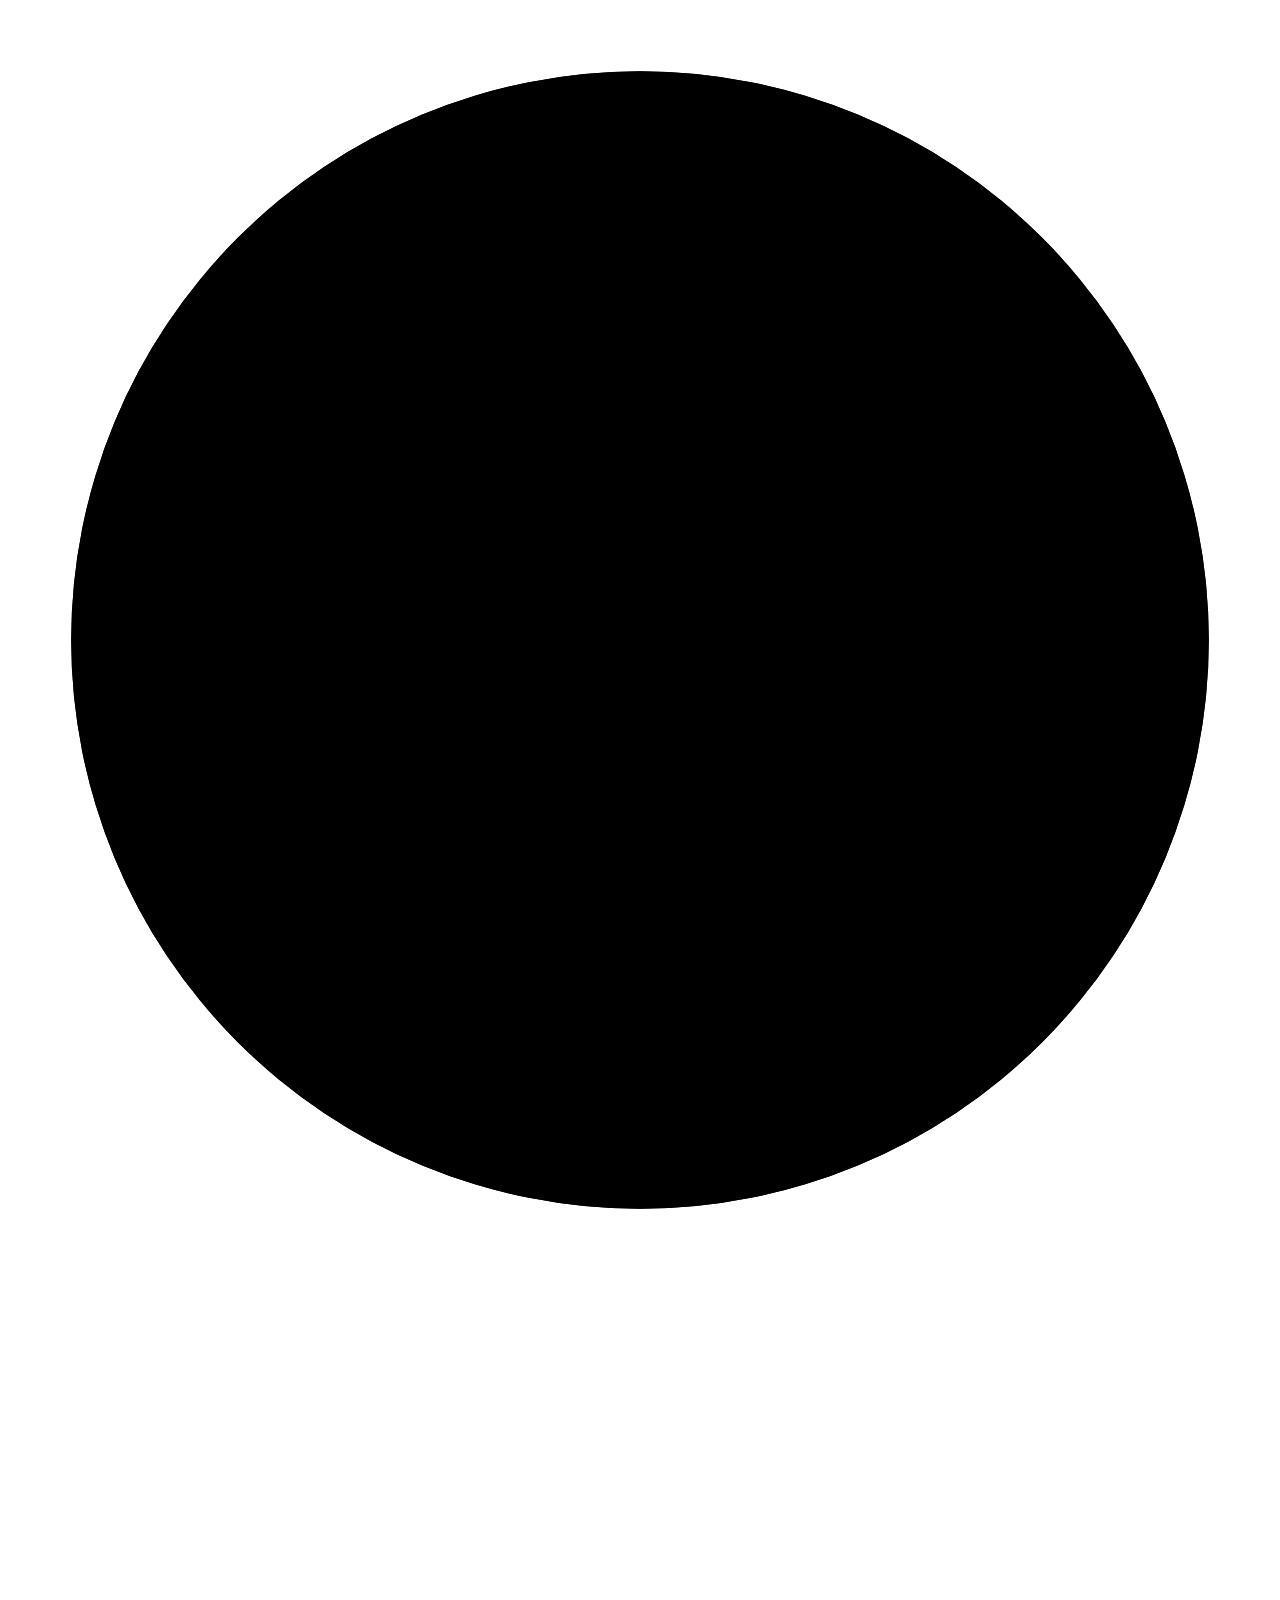
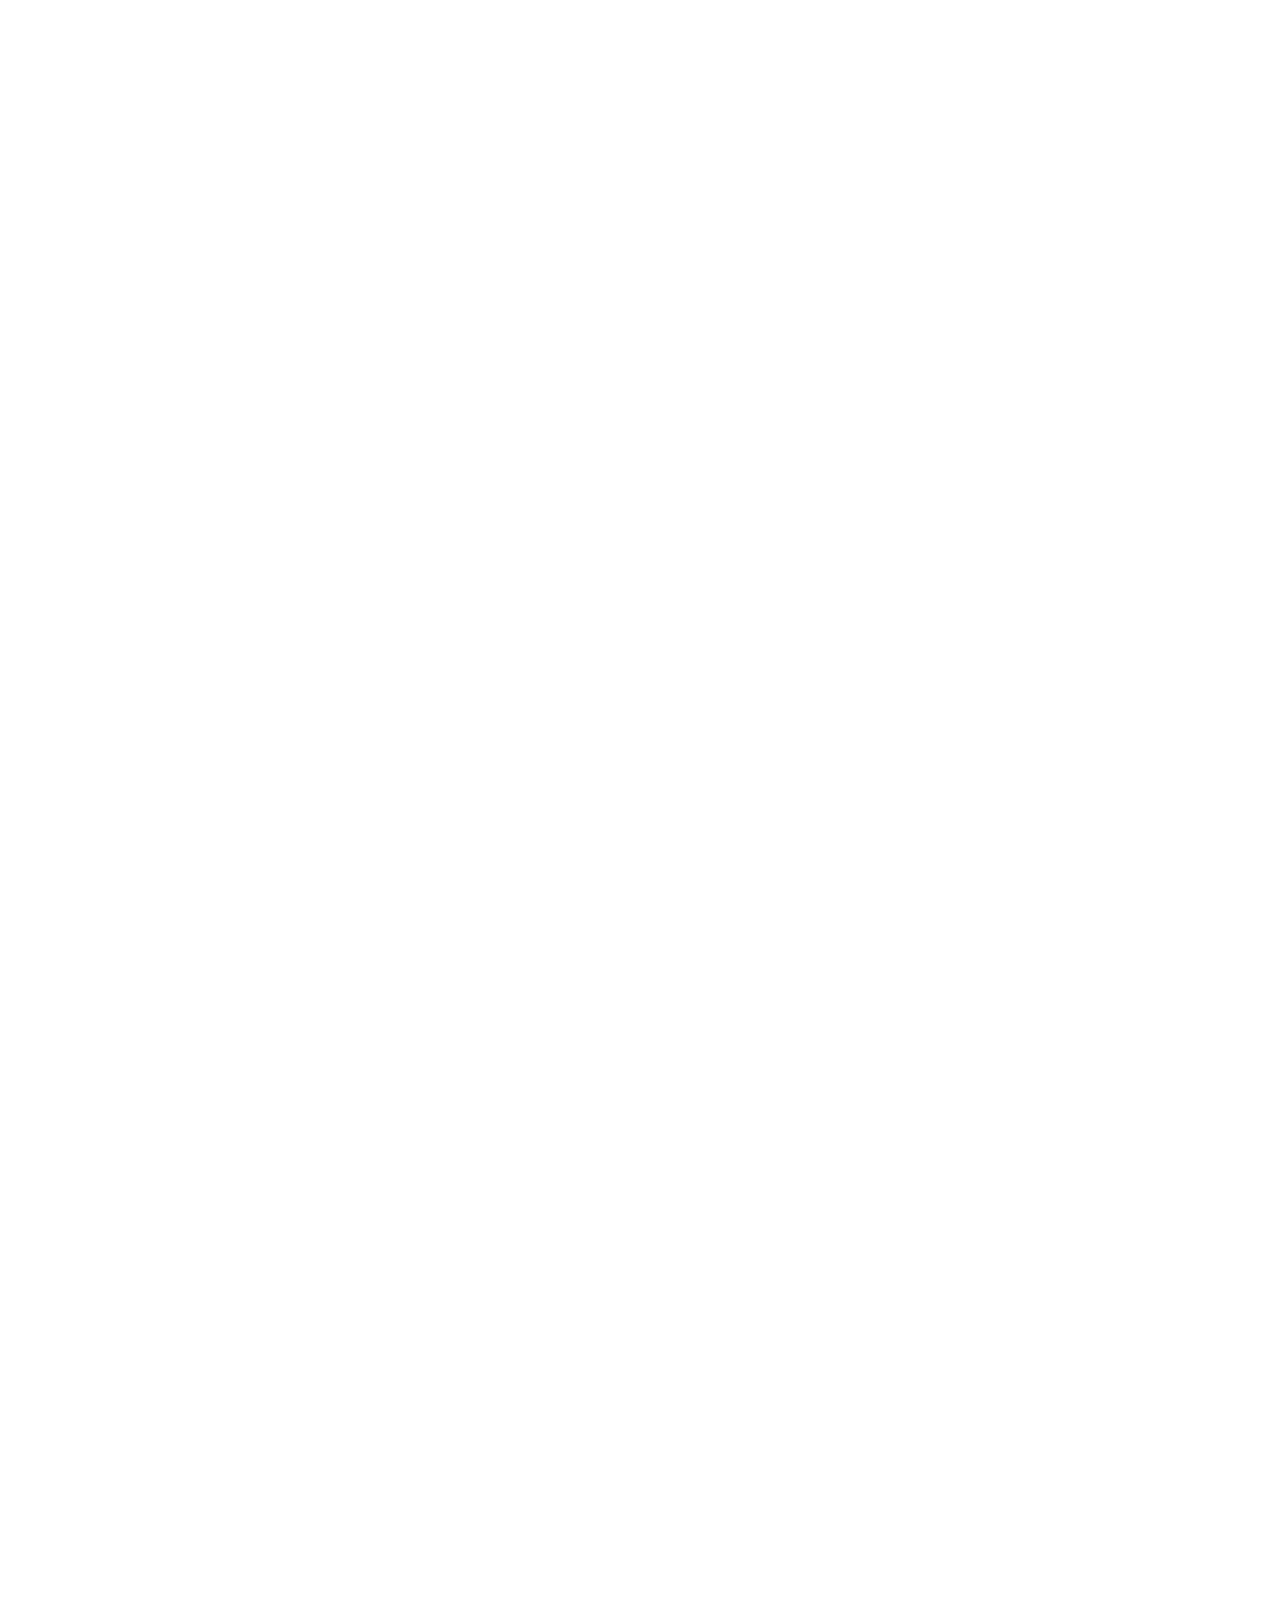
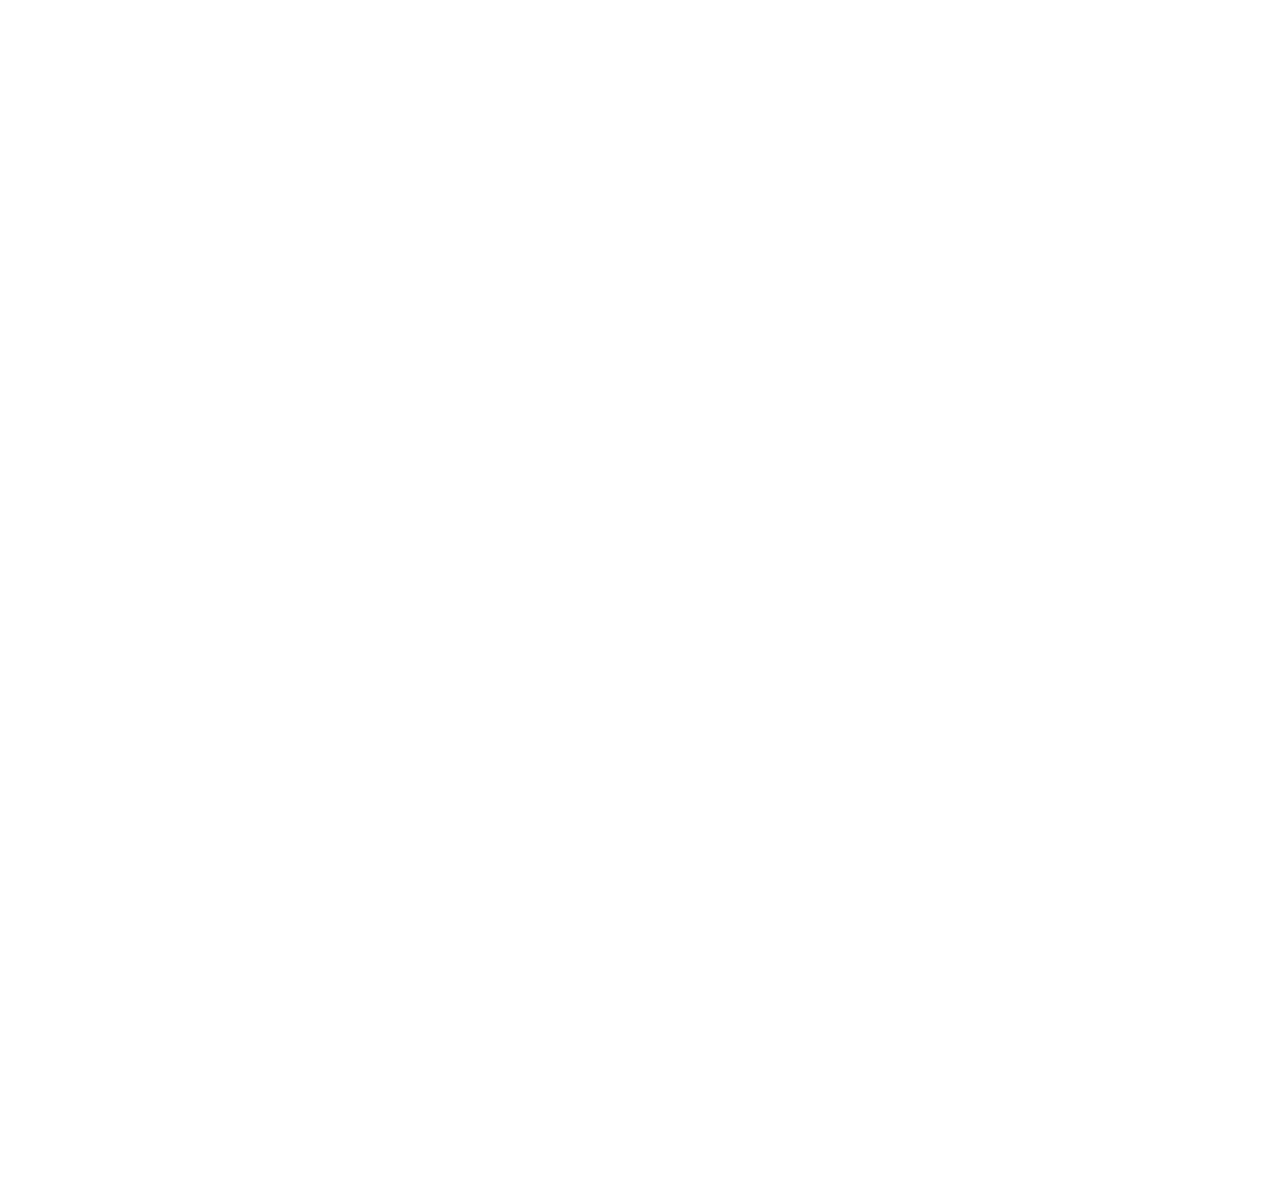
==== wallpaper.html @ 6f5944d4 "Add files via upload" ====
<!DOCTYPE html>
<html lang="en">
<head>
    <meta charset="UTF-8">
    <meta name="viewport" content="width=device-width, initial-scale=1.0">
    <title>Document</title>
    <!--============================Flaticon Link=====================================-->
    <link rel="stylesheet" href="https://cdnjs.cloudflare.com/ajax/libs/font-awesome/6.4.2/css/all.min.css">
    <link rel="stylesheet" href="/latest_wallpaper-main/assets/css/index.css">
      
</head>
<body>
    
    <!--==========================Progress Bar========================================-->
    <div class="progress-bar-container">
        <div class="progress-bar"></div>
      </div>
      <!--===========================Progress Circle==================================-->
      <div class="progress-circle-container">
        <svg class="progress-circle" viewBox="0 0 100 100">
          <circle class="progress-background" cx="50" cy="50" r="45"></circle>
          <circle class="progress-circle-bar" cx="50" cy="50" r="45"></circle>
        </svg>
        <div class="scroll-to-top">
          <svg xmlns="http://www.w3.org/2000/svg" viewBox="0 0 24 24" fill="none" stroke="currentColor" stroke-width="2" stroke-linecap="round" stroke-linejoin="round">
            <path d="M12 19V5M5 12l7-7 7 7" />
          </svg>
        </div>
      </div>

      <!--==============Header==============-->
      <h1 class="h1title">Mobile Wallpapers</h1>
      <div class="heading__wrapper"></div>

      <section class="section__container destination__container">
        <div class="section__header">
        <div class="destination__grid">
          <div class="destination__card">
            <img src="/latest_wallpaper-main/assets/mobile wallpaper/destination-1.jpg" alt="destination"  class="imgwallpaper"/>
            <div class="destination__details">
              <p class="destination__title">Banff</p>
              <p class="destination__subtitle">Download</p>
            </div>
          </div>
          <div class="destination__card">
            <img src="/latest_wallpaper-main/assets/mobile wallpaper/destination-2.jpg" alt="destination" class="imgwallpaper"/>
            <div class="destination__details">
              <p class="destination__title">Machu Picchu</p>
              <p class="destination__subtitle">Download</p>
            </div>
          </div>
          <div class="destination__card">
            <img src="/latest_wallpaper-main/assets/mobile wallpaper/destination-3.jpg" alt="destination" class="imgwallpaper"/>
            <div class="destination__details">
              <p class="destination__title">Lauterbrunnen</p>
              <p class="destination__subtitle">Download</p>
            </div>
          </div>
          <div class="destination__card">
            <img src="/latest_wallpaper-main/assets/mobile wallpaper/destination-4.jpg" alt="destination" class="imgwallpaper" />
            <div class="destination__details">
              <p class="destination__title">Zhangjiajie</p>
              <p class="destination__subtitle">Download</p>
            </div>
          </div>
          <div class="destination__card">
            <img src="/latest_wallpaper-main/assets/mobile wallpaper/gallery-1.jpg" alt="destination" class="imgwallpaper" />
            <div class="destination__details">
              <p class="destination__title">Zhangjiajie</p>
              <p class="destination__subtitle">Download</p>
            </div>
          </div>
          <div class="destination__card">
            <img src="/latest_wallpaper-main/assets/mobile wallpaper/header-1.jpg" alt="destination" class="imgwallpaper"/>
            <div class="destination__details">
              <p class="destination__title">Zhangjiajie</p>
              <p class="destination__subtitle">Download</p>
            </div>
          </div>
          <div class="destination__card">
            <img src="/latest_wallpaper-main/assets/mobile wallpaper/header-2.jpg" alt="destination" class="imgwallpaper"/>
            <div class="destination__details">
              <p class="destination__title">Zhangjiajie</p>
              <p class="destination__subtitle">Download</p>
            </div>
          </div>
          <div class="destination__card">
            <img src="/latest_wallpaper-main/assets/mobile wallpaper/gallery-1.jpg" alt="destination" class="imgwallpaper"/>
            <div class="destination__details">
              <p class="destination__title">Zhangjiajie</p>
              <p class="destination__subtitle">Download</p>
            </div>
          </div>
          <div class="destination__card">
            <img src="/latest_wallpaper-main/assets/mobile wallpaper/gallery-1.jpg" alt="destination" class="imgwallpaper" />
            <div class="destination__details">
              <p class="destination__title">Zhangjiajie</p>
              <p class="destination__subtitle">Download</p>
            </div>
          </div>
          <div class="destination__card">
            <img src="/latest_wallpaper-main/assets/mobile wallpaper/header-1.jpg" alt="destination" class="imgwallpaper"/>
            <div class="destination__details">
              <p class="destination__title">Zhangjiajie</p>
              <p class="destination__subtitle">Download</p>
            </div>
          </div>
          <div class="destination__card">
            <img src="/latest_wallpaper-main/assets/mobile wallpaper/header-2.jpg" alt="destination" class="imgwallpaper"/>
            <div class="destination__details">
              <p class="destination__title">Zhangjiajie</p>
              <p class="destination__subtitle">Download</p>
            </div>
          </div>
          <div class="destination__card">
            <img src="/latest_wallpaper-main/assets/mobile wallpaper/gallery-1.jpg" alt="destination" class="imgwallpaper"/>
            <div class="destination__details">
              <p class="destination__title">Zhangjiajie</p>
              <p class="destination__subtitle">Download</p>
            </div>
          </div>
        </div>
        </div>
      </section>

    <div class="heading__wrapper"></div>
    <!--==============================Footer=======================================-->
    <footer class="footer-area">
      
      <div class="footer-main">
          <div class="footer">
              <div class="single-footer">
                  <h4>About Us</h4>
                  <p >Lorem ipsum dolor sit amet consectetur adipisicing elit. Repudiandae autem assumenda unde labore facere, quisquam architecto sequi vitae sapiente nam dignissimos soluta dolorem laborum, sint ex aut id placeat nobis?</p>
                  <div class="footer-social">
                      <a href=""><i class="fa-brands fa-facebook-f"></i></a>
                      <a href=""><i class="fa-brands fa-x-twitter"></i></a>
                      
                      <a href="">
                          <i class="fa-brands fa-instagram"></i>
                      </a>

                      <a href=""><i class="fa-brands fa-linkedin-in"></i></a>
                  </div>
              </div>

                  <div class="single-footer">
                      <h4>Main Menu</h4>
                      <ul>
                          <li><a href=""><i class="fa-solid fa-angle-right"></i>Home</a></li>
                          <li><a href=""><i class="fa-solid fa-angle-right"></i>About Us</a></li>
                          <li><a href=""><i class="fa-solid fa-angle-right"></i>Services</a></li>
                          <li><a href=""><i class="fa-solid fa-angle-right"></i>Gallery</a></li>
                          <li><a href=""><i class="fa-solid fa-angle-right"></i>Contact Us</a></li>
                      </ul>
                  </div>

                  <div class="single-footer">
                      <h4>Quick Links</h4>
                      <ul>
                          <li><a href=""><i class="fa-solid fa-angle-right"></i>Privacy Policy</a></li>
                          <li><a href=""><i class="fa-solid fa-angle-right"></i>Terms & Conditions</a></li>
                          <li><a href=""><i class="fa-solid fa-angle-right"></i>Disclaimer</a></li>
                      </ul>
                  </div>

                  <div class="single-footer">
                      <h4>Contact Us</h4>
                      <ul>
                          <li><a href=""><i class="fa-solid fa-map-pin"></i>Mumbai,Maharashtra,India</a></li>
                          <li><a href=""><i class="fa-solid fa-phone"></i>9321520131</a></li>
                          <li><a href=""><i class="fa-regular fa-envelope"></i>hadashirohit@gmail.com</a></li>
                      </ul>
                  </div>
          </div>
          <div class="copy">
              <p>&copy; 2023 all rights reserved</p>
          </div>
      </div>
  </footer>
    <!--==================================Js Scripts=======================================-->
    <script src="assets/js/progress.js"></script>

      <!--=============== SCROLLREVEAL ===============-->
      <script src="assets/js/scrollreveal.min.js"></script>

        <script>
            /*=============== SCROLL REVEAL ANIMATION ===============*/
const sr=ScrollReveal({
    origin:'bottom',
    distance:'20px',
    duration:2500,
    delay:200,
    // reset:true,
})

sr.reveal(`.destination__card`)
sr.reveal(`.footer,.copy`,{origin:'top'})
sr.reveal(`.h1title,.heading__wrapper`,{origin:'left'})
        </script>

</body>
</html>
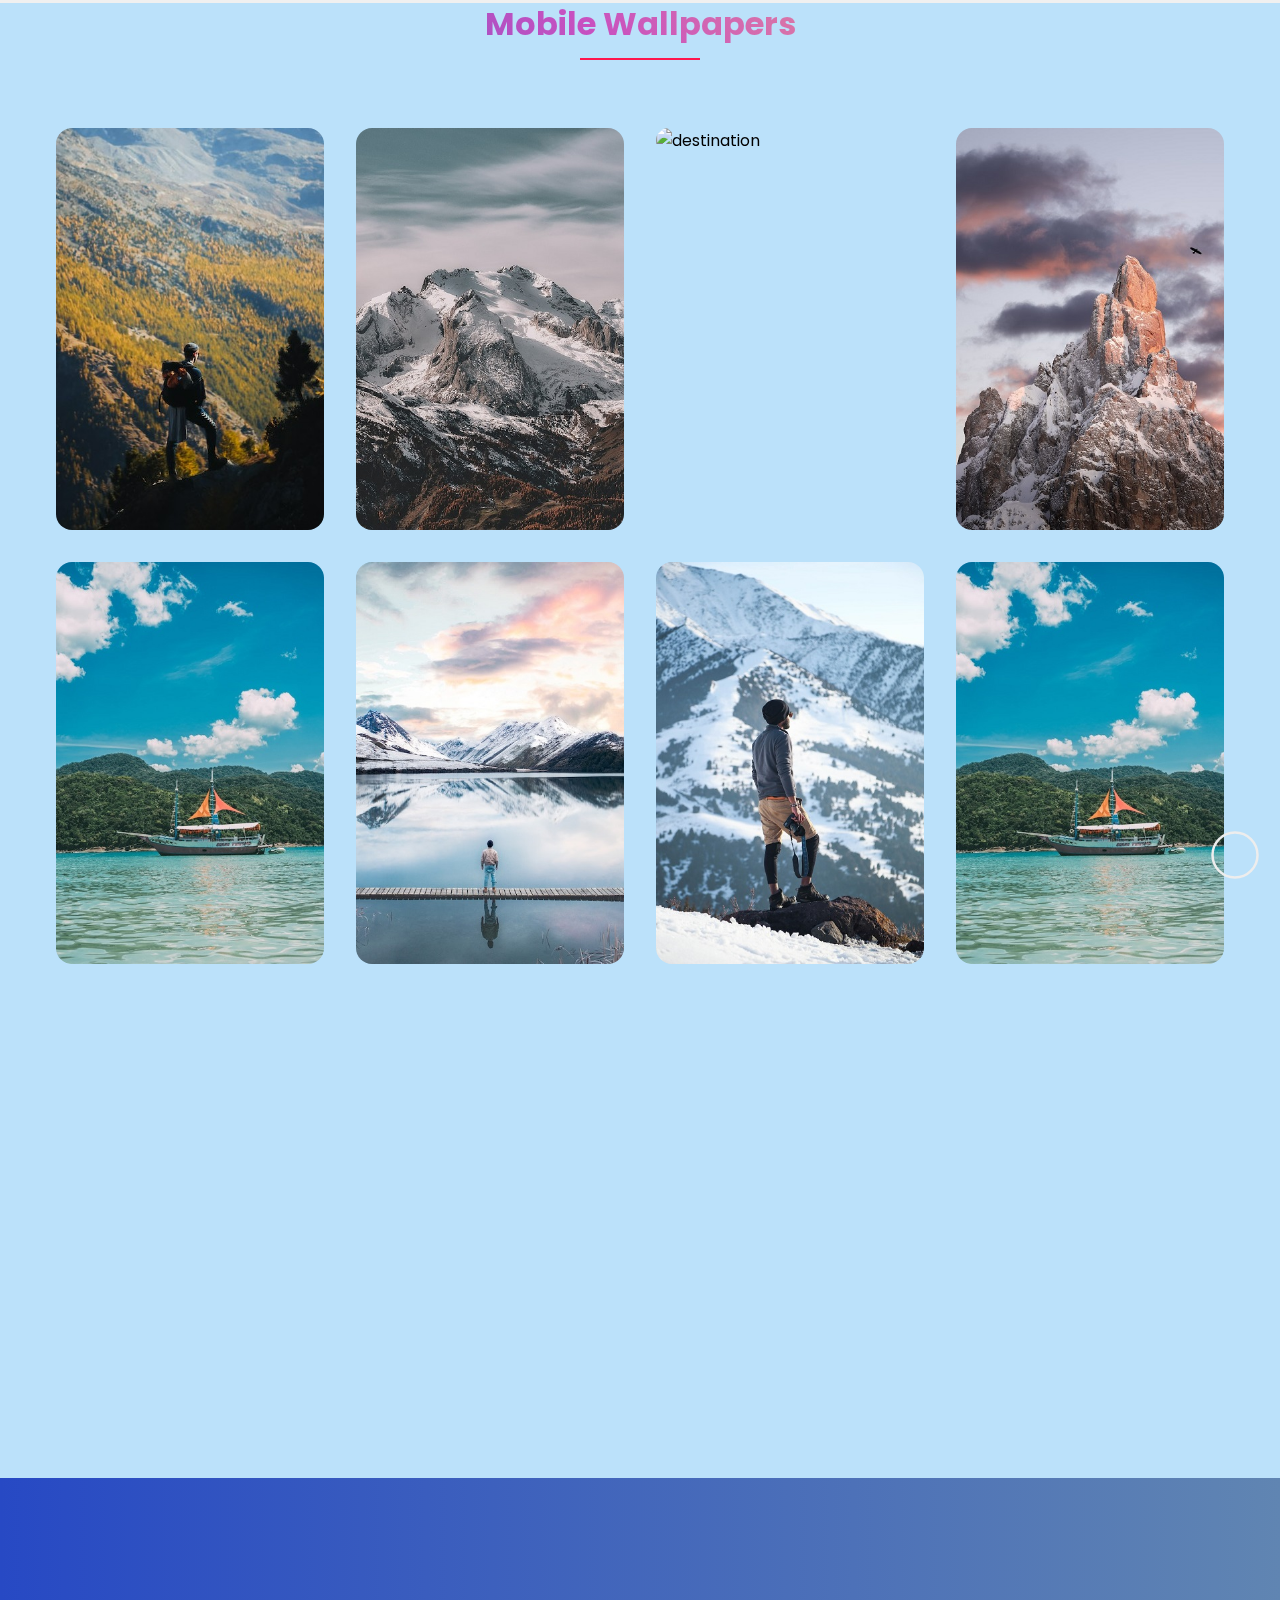
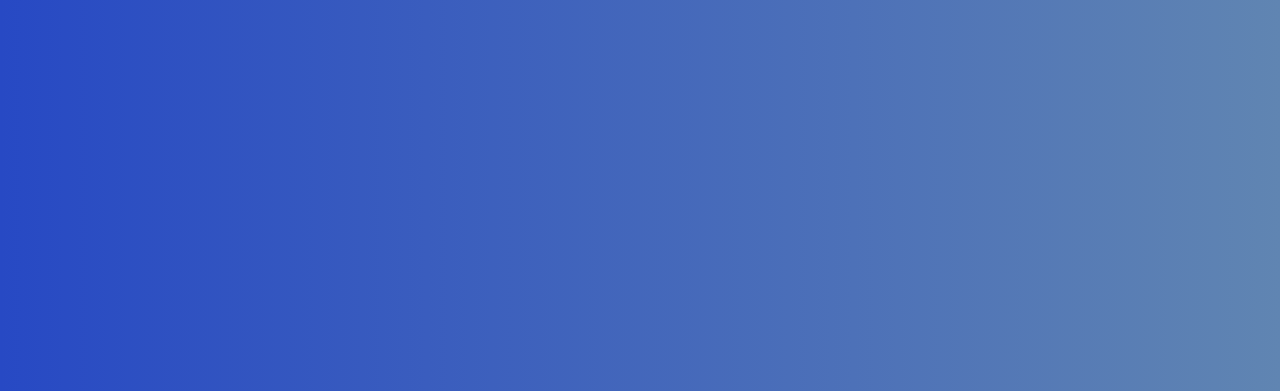
==== commit 0b0d6622: "Update wallpaper.html" ====
--- a/wallpaper.html
+++ b/wallpaper.html
@@ -6,7 +6,7 @@
     <title>Document</title>
     <!--============================Flaticon Link=====================================-->
     <link rel="stylesheet" href="https://cdnjs.cloudflare.com/ajax/libs/font-awesome/6.4.2/css/all.min.css">
-    <link rel="stylesheet" href="/latest_wallpaper-main/assets/css/index.css">
+    <link rel="stylesheet" href="assets/css/index.css">
       
 </head>
 <body>
@@ -36,14 +36,14 @@
         <div class="section__header">
         <div class="destination__grid">
           <div class="destination__card">
-            <img src="/latest_wallpaper-main/assets/mobile wallpaper/destination-1.jpg" alt="destination"  class="imgwallpaper"/>
+            <img src="assets/mobile wallpaper/destination-1.jpg" alt="destination"  class="imgwallpaper"/>
             <div class="destination__details">
               <p class="destination__title">Banff</p>
               <p class="destination__subtitle">Download</p>
             </div>
           </div>
           <div class="destination__card">
-            <img src="/latest_wallpaper-main/assets/mobile wallpaper/destination-2.jpg" alt="destination" class="imgwallpaper"/>
+            <img src="assets/mobile wallpaper/destination-2.jpg" alt="destination" class="imgwallpaper"/>
             <div class="destination__details">
               <p class="destination__title">Machu Picchu</p>
               <p class="destination__subtitle">Download</p>
@@ -57,63 +57,63 @@
             </div>
           </div>
           <div class="destination__card">
-            <img src="/latest_wallpaper-main/assets/mobile wallpaper/destination-4.jpg" alt="destination" class="imgwallpaper" />
-            <div class="destination__details">
-              <p class="destination__title">Zhangjiajie</p>
-              <p class="destination__subtitle">Download</p>
-            </div>
-          </div>
-          <div class="destination__card">
-            <img src="/latest_wallpaper-main/assets/mobile wallpaper/gallery-1.jpg" alt="destination" class="imgwallpaper" />
-            <div class="destination__details">
-              <p class="destination__title">Zhangjiajie</p>
-              <p class="destination__subtitle">Download</p>
-            </div>
-          </div>
-          <div class="destination__card">
-            <img src="/latest_wallpaper-main/assets/mobile wallpaper/header-1.jpg" alt="destination" class="imgwallpaper"/>
-            <div class="destination__details">
-              <p class="destination__title">Zhangjiajie</p>
-              <p class="destination__subtitle">Download</p>
-            </div>
-          </div>
-          <div class="destination__card">
-            <img src="/latest_wallpaper-main/assets/mobile wallpaper/header-2.jpg" alt="destination" class="imgwallpaper"/>
-            <div class="destination__details">
-              <p class="destination__title">Zhangjiajie</p>
-              <p class="destination__subtitle">Download</p>
-            </div>
-          </div>
-          <div class="destination__card">
-            <img src="/latest_wallpaper-main/assets/mobile wallpaper/gallery-1.jpg" alt="destination" class="imgwallpaper"/>
-            <div class="destination__details">
-              <p class="destination__title">Zhangjiajie</p>
-              <p class="destination__subtitle">Download</p>
-            </div>
-          </div>
-          <div class="destination__card">
-            <img src="/latest_wallpaper-main/assets/mobile wallpaper/gallery-1.jpg" alt="destination" class="imgwallpaper" />
-            <div class="destination__details">
-              <p class="destination__title">Zhangjiajie</p>
-              <p class="destination__subtitle">Download</p>
-            </div>
-          </div>
-          <div class="destination__card">
-            <img src="/latest_wallpaper-main/assets/mobile wallpaper/header-1.jpg" alt="destination" class="imgwallpaper"/>
-            <div class="destination__details">
-              <p class="destination__title">Zhangjiajie</p>
-              <p class="destination__subtitle">Download</p>
-            </div>
-          </div>
-          <div class="destination__card">
-            <img src="/latest_wallpaper-main/assets/mobile wallpaper/header-2.jpg" alt="destination" class="imgwallpaper"/>
-            <div class="destination__details">
-              <p class="destination__title">Zhangjiajie</p>
-              <p class="destination__subtitle">Download</p>
-            </div>
-          </div>
-          <div class="destination__card">
-            <img src="/latest_wallpaper-main/assets/mobile wallpaper/gallery-1.jpg" alt="destination" class="imgwallpaper"/>
+            <img src="assets/mobile wallpaper/destination-4.jpg" alt="destination" class="imgwallpaper" />
+            <div class="destination__details">
+              <p class="destination__title">Zhangjiajie</p>
+              <p class="destination__subtitle">Download</p>
+            </div>
+          </div>
+          <div class="destination__card">
+            <img src="assets/mobile wallpaper/gallery-1.jpg" alt="destination" class="imgwallpaper" />
+            <div class="destination__details">
+              <p class="destination__title">Zhangjiajie</p>
+              <p class="destination__subtitle">Download</p>
+            </div>
+          </div>
+          <div class="destination__card">
+            <img src="assets/mobile wallpaper/header-1.jpg" alt="destination" class="imgwallpaper"/>
+            <div class="destination__details">
+              <p class="destination__title">Zhangjiajie</p>
+              <p class="destination__subtitle">Download</p>
+            </div>
+          </div>
+          <div class="destination__card">
+            <img src="assets/mobile wallpaper/header-2.jpg" alt="destination" class="imgwallpaper"/>
+            <div class="destination__details">
+              <p class="destination__title">Zhangjiajie</p>
+              <p class="destination__subtitle">Download</p>
+            </div>
+          </div>
+          <div class="destination__card">
+            <img src="assets/mobile wallpaper/gallery-1.jpg" alt="destination" class="imgwallpaper"/>
+            <div class="destination__details">
+              <p class="destination__title">Zhangjiajie</p>
+              <p class="destination__subtitle">Download</p>
+            </div>
+          </div>
+          <div class="destination__card">
+            <img src="assets/mobile wallpaper/gallery-1.jpg" alt="destination" class="imgwallpaper" />
+            <div class="destination__details">
+              <p class="destination__title">Zhangjiajie</p>
+              <p class="destination__subtitle">Download</p>
+            </div>
+          </div>
+          <div class="destination__card">
+            <img src="assets/mobile wallpaper/header-1.jpg" alt="destination" class="imgwallpaper"/>
+            <div class="destination__details">
+              <p class="destination__title">Zhangjiajie</p>
+              <p class="destination__subtitle">Download</p>
+            </div>
+          </div>
+          <div class="destination__card">
+            <img src="assets/mobile wallpaper/header-2.jpg" alt="destination" class="imgwallpaper"/>
+            <div class="destination__details">
+              <p class="destination__title">Zhangjiajie</p>
+              <p class="destination__subtitle">Download</p>
+            </div>
+          </div>
+          <div class="destination__card">
+            <img src="assets/mobile wallpaper/gallery-1.jpg" alt="destination" class="imgwallpaper"/>
             <div class="destination__details">
               <p class="destination__title">Zhangjiajie</p>
               <p class="destination__subtitle">Download</p>
@@ -200,4 +200,4 @@
         </script>
 
 </body>
-</html>+</html>
--- a/assets/css/index.css
+++ b/assets/css/index.css
@@ -0,0 +1,696 @@
+        @import url('https://fonts.googleapis.com/css2?family=Poppins&display=swap');
+        @import url("https://fonts.googleapis.com/css2?family=Montagu+Slab:wght@500&family=Montserrat:wght@400;500;600&display=swap");
+
+
+        * {
+            margin: 0;
+            padding: 0;
+            box-sizing: border-box;
+            font-family: 'Poppins', sans-serif;
+        }
+
+        body {
+            background-color: #BBE1FA;
+            transition: background-color .4s;
+
+        }
+
+        html {
+            scroll-behavior: smooth;
+        }
+
+        /* footer style start */
+        .footer a {
+            color: #fff;
+        }
+
+        .footer-area {
+            margin-top: 30px;
+            padding: 100px 0px;
+            background: #2749c4;
+            background: -moz-linear-gradient(left #2749c4 0%, #6085b2 100%);
+            background: -webkit-linear-gradient(left, #2749c4 0%, #6085b2 100%);
+            background: linear-gradient(to right, #2749c4 0%, #6085b2 100%);
+            filter: progid:DXImageTransform.Microsoft.gradient(startColorstr='#2749c4',
+                    endColorstr='#6085b2', gradientType=1);
+            color: #fff;
+            position: relative;
+        }
+
+        .footer-main {
+            /* width: 1200px; */
+            margin: 0 auto;
+        }
+
+        .footer {
+            display: flex;
+            justify-content: space-around;
+            flex-wrap: wrap;
+            flex-direction: row;
+        }
+
+        .single-footer {
+            width: 230px;
+        }
+
+        .single-footer:first-child {
+            width: 400px;
+        }
+
+        .single-footer h4 {
+            text-transform: capitalize;
+            font-size: 22px;
+            margin-bottom: 20px;
+
+        }
+
+        .footer-social a {
+            color: #fff;
+            border: 1px solid #fff;
+            width: 40px;
+            height: 40px;
+            display: inline-block;
+            text-align: center;
+            line-height: 40px;
+            border-radius: 50%;
+            margin-right: 10px;
+        }
+
+        .footer-social {
+            margin-top: 20px;
+        }
+
+        .single-footer ul {
+            list-style: none;
+        }
+
+        .single-footer ul li {
+            margin-bottom: 10px;
+            position: relative;
+            padding-left: 20px;
+        }
+
+        .single-footer ul li a {
+            color: #fff;
+            text-transform: capitalize;
+            text-decoration: none;
+        }
+
+        .single-footer ul li a i {
+            position: absolute;
+            left: 0;
+            top: 5px;
+        }
+
+        .copy {
+            text-align: center;
+            text-transform: capitalize;
+            margin-top: 50px;
+        }
+
+       
+
+        /* footer css end */
+
+        /* Progress bar */
+
+        .progress-bar-container {
+            position: fixed;
+            top: 0;
+            left: 0;
+            width: 100%;
+            height: 3px;
+            background-color: #f0f0f0;
+            z-index: 9999;
+        }
+
+        .progress-bar {
+            height: 100%;
+            background-color: #ff164c;
+            transition: all 0.3s ease;
+        }
+
+        /* progress circle */
+
+        .progress-circle-container {
+            position: fixed;
+            bottom: 20px;
+            right: 20px;
+            z-index: 9999;
+            display: flex;
+            align-items: center;
+            justify-content: center;
+        }
+
+        .progress-circle {
+            /* width: 80px;
+        height: 80px; */
+            width: 50px;
+            height: 50px;
+        }
+
+        .progress-circle-bar {
+            fill: none;
+            stroke: #ff164c;
+            stroke-width: 5;
+            stroke-dasharray: 283;
+            stroke-dashoffset: 0;
+            transform-origin: center;
+            transition: stroke-dashoffset 0.3s ease;
+        }
+
+        .progress-background {
+            fill: transparent;
+            stroke: #ededed;
+            stroke-width: 5;
+            stroke-dasharray: none;
+        }
+
+
+        .scroll-to-top {
+            position: absolute;
+            height: 100%;
+            width: 100%;
+            background-color: #ff164c;
+            border-radius: 50%;
+            cursor: pointer;
+            transition: opacity 0.3s ease;
+            z-index: 9998;
+            display: flex;
+            align-items: center;
+            justify-content: center;
+            opacity: 0;
+        }
+
+        .scroll-to-top svg {
+            display: block;
+            width: 20px;
+            height: 20px;
+            stroke: white;
+            transition: all 0.1s ease;
+        }
+
+        /* categories */
+
+
+        .categories {
+            margin: 50px;
+        }
+
+        .categories__wrapper,
+        .categories__wrapper>div,
+        .categories__wrapper .common__flex {
+            display: flex;
+            justify-content: center;
+            align-items: center
+        }
+
+        .categories__list {
+            border-radius: 8px
+        }
+
+        a,
+        a:hover,
+        a:focus {
+            text-decoration: none
+        }
+
+        a:hover {
+            text-decoration: none
+        }
+
+        p {
+            margin: 0;
+            padding: 0
+        }
+
+        a,
+        a:hover,
+        a:focus {
+            text-decoration: none;
+            outline: none
+        }
+
+        .heading__wrapper {
+            position: relative;
+            text-align: center;
+            padding-bottom: 12px;
+            margin-bottom: 36px
+        }
+
+        .heading__wrapper:after {
+            content: "";
+            width: 120px;
+            height: 2px;
+            margin: 0 auto;
+            background-color: #ff164c;
+            position: absolute;
+            right: 0;
+            bottom: 0;
+            left: 0
+        }
+
+        .heading__wrapper .heading {
+            color: #242330
+        }
+
+        .heading__wrapper .subHeading {
+            color: #4e4b66
+        }
+
+        .categories__list img {
+            max-width: 100%;
+            display: block;
+            margin: 0 auto
+        }
+
+        .categories__wrapper {
+            align-items: stretch;
+            justify-content: space-between;
+            gap: 32px
+        }
+
+        .categories__wrapper>div {
+            flex-direction: column;
+            align-items: stretch;
+            justify-content: space-between;
+            gap: 32px
+        }
+
+        .categories__wrapper--left,
+        .categories__wrapper--right {
+            width: calc(38.5% - 10.66px)
+        }
+
+        .categories__wrapper--center {
+            width: calc(23% - 10.66px)
+        }
+
+        .categories__wrapper .common__flex {
+            justify-content: space-between;
+            gap: 32px
+        }
+
+        .categories__wrapper .common__flex .categories__list {
+            width: calc(50% - 16px)
+        }
+
+        .categories__wrapper .common__flex .categories__list img {
+            min-height: 12.96vw;
+            height: 100%
+        }
+
+        .categories__list {
+            position: relative;
+            overflow: hidden;
+            height: 100%;
+            transition: all .3s linear
+        }
+
+        .categories__list--title1 {
+            color: rgba(0, 0, 0, 1);
+            text-align: center;
+            position: absolute;
+            top: auto;
+            bottom: 16px;
+            left: 0;
+            right: 0;
+            transform: translate(0, 0)
+        }
+
+        .categories__list--title {
+            color: #fff;
+            text-align: center;
+            position: absolute;
+            top: auto;
+            bottom: 16px;
+            left: 0;
+            right: 0;
+            transform: translate(0, 0)
+        }
+
+        .categories__list--mangalsutra .categories__list--title {
+            top: 50%;
+            left: 24%;
+            transform: translate(-50%, -50%);
+            bottom: auto
+        }
+
+        .categories__list img {
+            height: 100%;
+            object-fit: cover;
+            transition: all .3s linear
+        }
+
+        .categories__list:hover img,
+        .categories__list:focus img {
+            transform: scale(1.1)
+        }
+
+        .categories__list--mangalsutra img,
+        .categories__list--bracelets img {
+            min-height: 15.62vw;
+            height: 100%
+        }
+
+        .categories__list--pendants img {
+            min-height: 30vw;
+            height: 100%
+        }
+   
+        /* home */
+
+        .btn1 {
+            font-family: "Montserrat", sans-serif;
+            font-size: .938rem;
+        }
+
+        .btn1 {
+            border: none;
+            outline: none;
+        }
+
+
+        .home h1 {
+            color: hsl(230, 16%, 45%);
+            font-family: "Montagu Slab", serif;
+            font-weight: 500;
+        }
+
+
+        .home a {
+            text-decoration: none;
+        }
+
+        .home img {
+            display: block;
+            max-width: 100%;
+            height: auto;
+        }
+
+        /*=============== REUSABLE CSS CLASSES ===============*/
+        .home__container {
+            /* max-width: 1200px; */
+            margin-inline: 1.5rem;
+        }
+
+        .grid {
+            display: grid;
+            gap: 1.5rem;
+        }
+
+        .home {
+            padding-block: 5rem 1rem;
+        }
+
+
+        .main {
+            overflow: hidden;
+            /* For animation ScrollReveal */
+        }
+
+        /*=============== HOME ===============*/
+        .home__swiper {
+            margin: initial;
+        }
+
+        .home__container {
+            padding-top: 2rem;
+            row-gap: 2.5rem;
+        }
+
+        .home__data {
+            text-align: center;
+        }
+
+        .home__title {
+            font-size: 2rem;
+            margin-bottom: 1rem;
+        }
+
+        .home__description {
+            margin-bottom: 2rem;
+            font-family: "Montserrat", sans-serif;
+            ;
+        }
+
+        .home__images {
+            display: grid;
+        }
+
+        .home__article,
+        .home__img {
+            width: 220px;
+            transition: scale .4s;
+        }
+
+        .home__article {
+            scale: .8;
+        }
+
+        /* Swiper class */
+        .swiper-slide-active,
+        .swiper-slide-duplicate-active {
+            scale: 1;
+        }
+
+        /*=============== BUTTON ===============*/
+        .btn1 {
+            display: inline-block;
+            background-color: hsl(230, 62%, 56%);
+            color: hsl(0, 0%, 100%);
+            font-weight: 600;
+            padding: 1rem 1.5rem;
+            transition: box-shadow .4s;
+        }
+
+        .btn1:hover {
+            box-shadow: 0 4px 32px hsla(203, 72%, 32%, .4);
+        }
+
+
+        /* wallpaper card */
+        
+.section__container {
+    max-width: 1200px;
+    margin: auto;
+    padding: 2rem 1rem;
+  }
+  
+  
+  
+  img {
+    width: 100%;
+    display: block;
+  }
+  
+  
+  .destination__grid {
+    display: grid;
+    grid-template-columns: repeat(4, 1fr);
+    gap: 2rem;
+  }
+  
+  .destination__card {
+    overflow: hidden;
+    position: relative;
+    isolation: isolate;
+    cursor: pointer;
+  }
+  
+  .destination__card img {
+    border-radius: 1rem;
+  }
+  
+  .destination__details {
+    position: absolute;
+    width: calc(100% - 2rem);
+    padding: 1rem;
+    bottom: -6rem;
+    left: 50%;
+    transform: translateX(-50%);
+    text-align: center;
+    color: #ffffff;
+    background-color: rgba(255, 255, 255, 0.1);
+    backdrop-filter: blur(10px);
+    border-radius: 10px;
+  
+  
+  }
+  
+  .destination__card:hover .destination__details {
+    bottom: 1rem;
+  }
+  
+  .destination__title {
+    font-size: 0.9rem;
+    margin-bottom: 0.5rem;
+  }
+  
+  .destination__subtitle {
+    font-size: 1rem;
+    font-weight: 600;
+  }
+
+  .h1title{
+    font-family: "Poppins",sans-serif;
+   text-align: center;
+    background-image: linear-gradient(43deg,#4158d0 0%, #c850c0 46%, #ffcc70 100%);
+    -webkit-background-clip: text;
+    color: transparent;
+  }
+
+        /*=============== BREAKPOINTS ===============*/
+        /* For small devices */
+        @media screen and (max-width:320px) {
+            .home__container {
+                margin-inline: 1rem;
+            }
+        }
+
+        /* For medium devices */
+        @media screen and (min-width:576px) {
+            .home__container {
+                grid-template-columns: 420px;
+                justify-content: center;
+            }
+        }
+
+        @media screen and (min-width:768px) {
+            .home__container {
+                grid-template-columns: 580px;
+            }
+
+            .home__data {
+                width: 420px;
+                justify-self: center;
+            }
+        }
+
+        
+
+        @media (max-width: 768px) {
+            .categories{
+                margin: 10px;
+            }
+            .categories__wrapper {
+               
+                gap: 14px;
+            }
+            .categories__list--title {
+               
+                font-size: 11px;
+            }
+            .categories__list--title1 {
+                font-size: 11px;
+                font-weight:600;
+            }
+            .categories__wrapper > div {
+                gap: 9px;
+              }
+        }
+
+        
+        @media only screen and (max-width:600px) {
+            .footer-main {
+                width: 320px;
+            }
+
+            .single-footer:first-child,
+            .single-footer {
+                width: 100%;
+                margin-bottom: 30px;
+            }
+        }
+        /* For large devices */
+        @media screen and (min-width:1150px) {
+            .section {
+                padding-block: 7rem 0rem;
+            }
+
+            .home__data {
+                width: initial;
+            }
+
+        }
+
+        @media screen and (min-width:1220px) {
+            .home__container {
+                margin-inline: auto;
+            }
+
+            .home__container {
+                grid-template-columns: 435px 745px;
+                align-items: center;
+                padding-block: 7rem 2rem;
+            }
+
+            .home_data {
+                text-align: initial;
+            }
+
+            .home__description {
+                margin-bottom: 4rem;
+            }
+
+            .home__article,
+            .home__img {
+                width: 290px;
+            }
+        }
+
+        @media screen and (min-width: 1150px) {
+
+            .home__title {
+                font-size: 3.5rem;
+                margin-bottom: 1rem;
+            }
+        }
+    
+        /* breakpoints for wallpaper card */
+        
+/* For small devices */
+@media screen and (min-width:320px) {
+    .destination__grid {
+  
+      grid-template-columns: repeat(auto-fit, minmax(300px, 1fr));
+    }
+  
+    
+  }
+  
+  /* For medium devices */
+  @media screen and (min-width:576px) {
+    .destination__grid {
+      grid-template-columns: repeat(2, 1fr);
+    }
+  
+  }
+  
+  @media screen and (min-width:768px) {
+    .destination__grid {
+      grid-template-columns: repeat(2, 1fr);
+    }
+  }
+  
+  
+  /* For large devices */
+  @media screen and (min-width:1150px) {
+    .destination__grid {
+      grid-template-columns: repeat(4, 1fr);
+    }
+  
+  }
+  
+  @media screen and (min-width:1220px) {
+    .destination__grid {
+      grid-template-columns: repeat(4, 1fr);
+    }
+  }
+  
+  @media screen and (min-width: 1150px) {
+  
+    .destination__grid {
+      grid-template-columns: repeat(4, 1fr);
+    }
+  }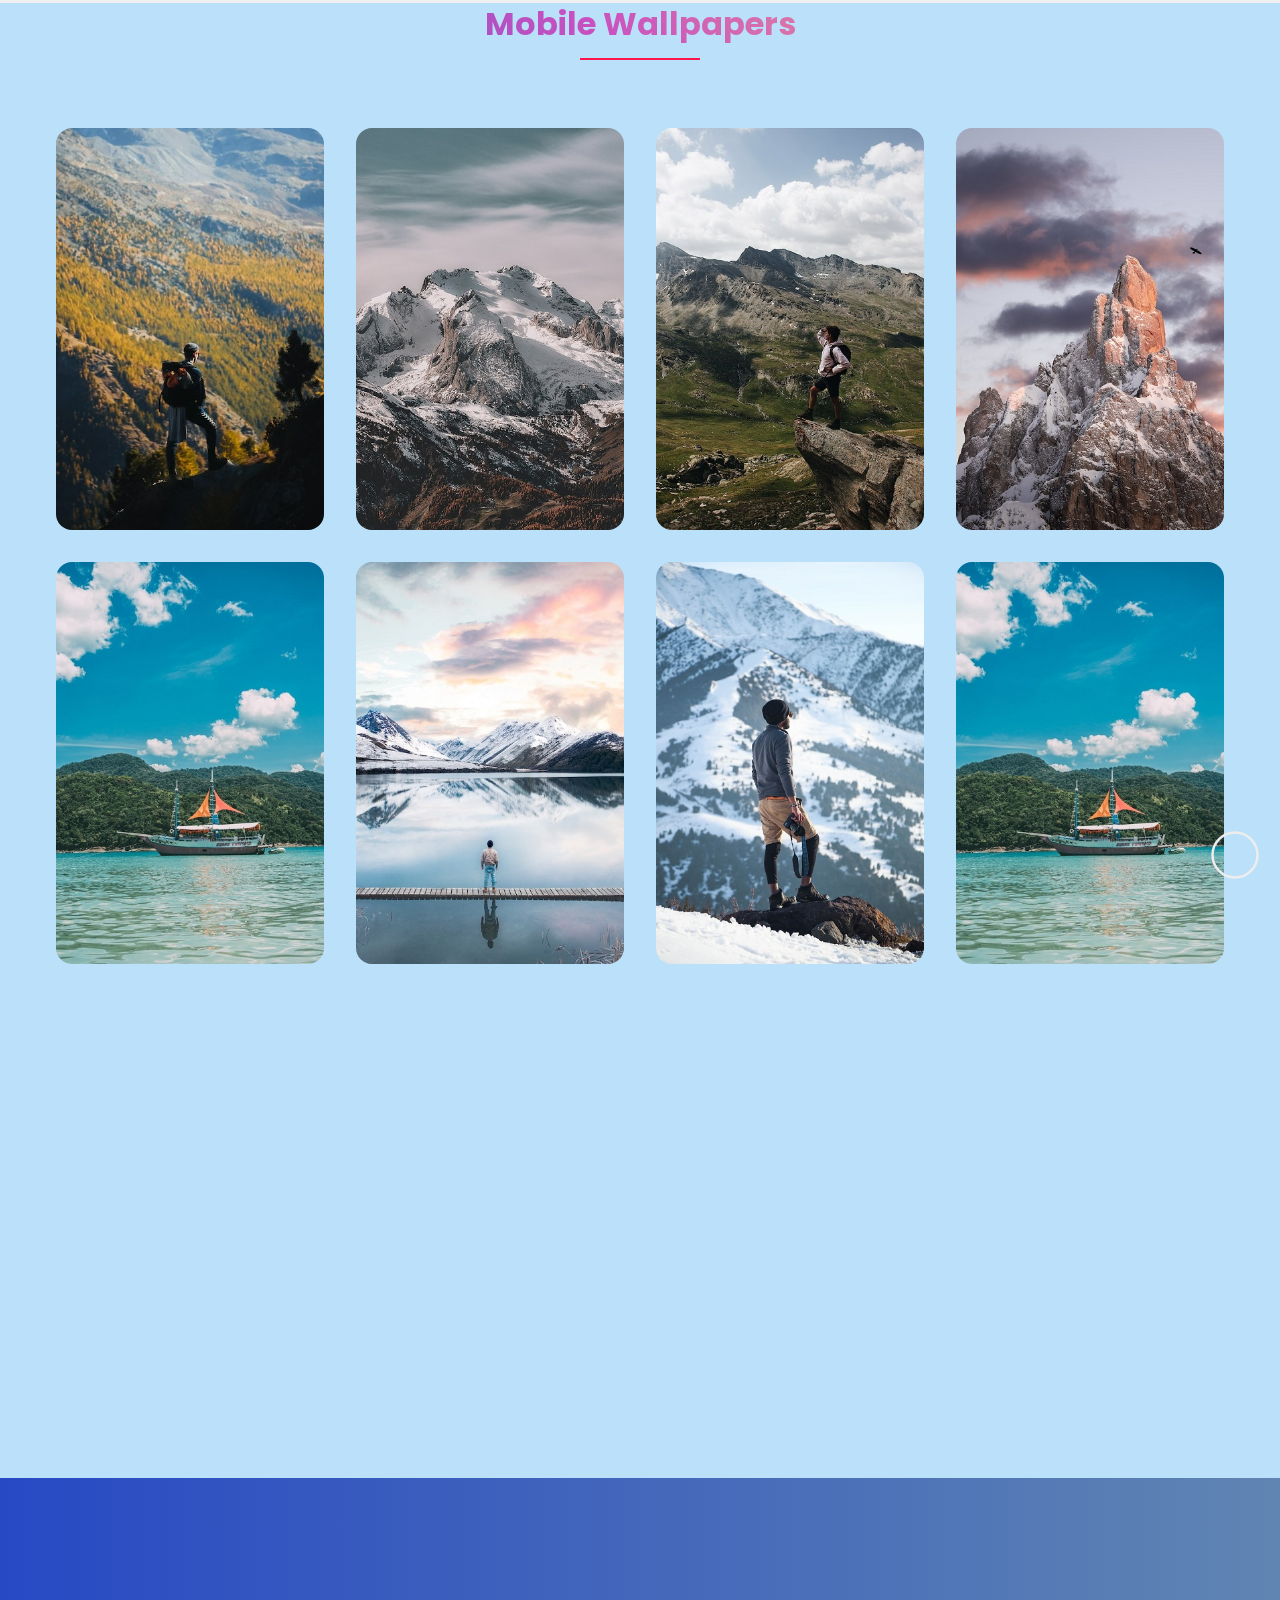
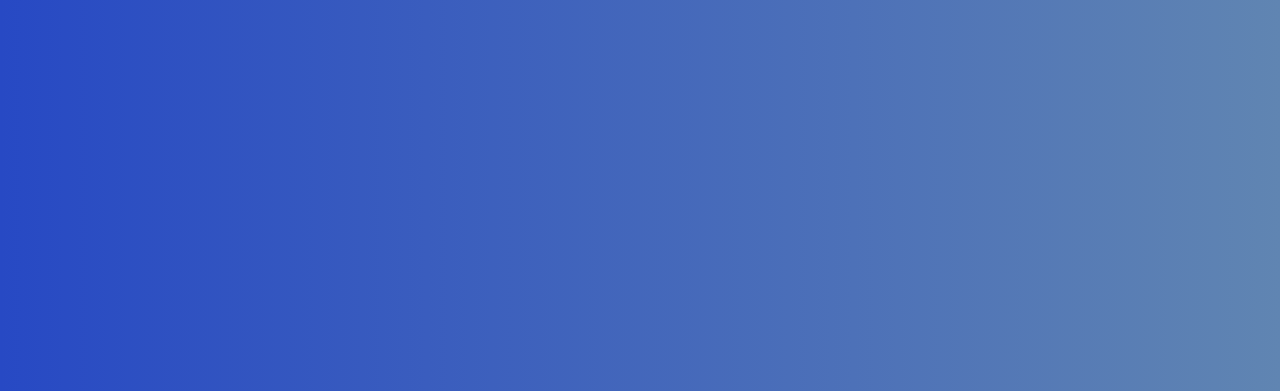
==== commit 62f350f0: "Update wallpaper.html" ====
--- a/wallpaper.html
+++ b/wallpaper.html
@@ -50,7 +50,7 @@
             </div>
           </div>
           <div class="destination__card">
-            <img src="/latest_wallpaper-main/assets/mobile wallpaper/destination-3.jpg" alt="destination" class="imgwallpaper"/>
+            <img src="assets/mobile wallpaper/destination-3.jpg" alt="destination" class="imgwallpaper"/>
             <div class="destination__details">
               <p class="destination__title">Lauterbrunnen</p>
               <p class="destination__subtitle">Download</p>
